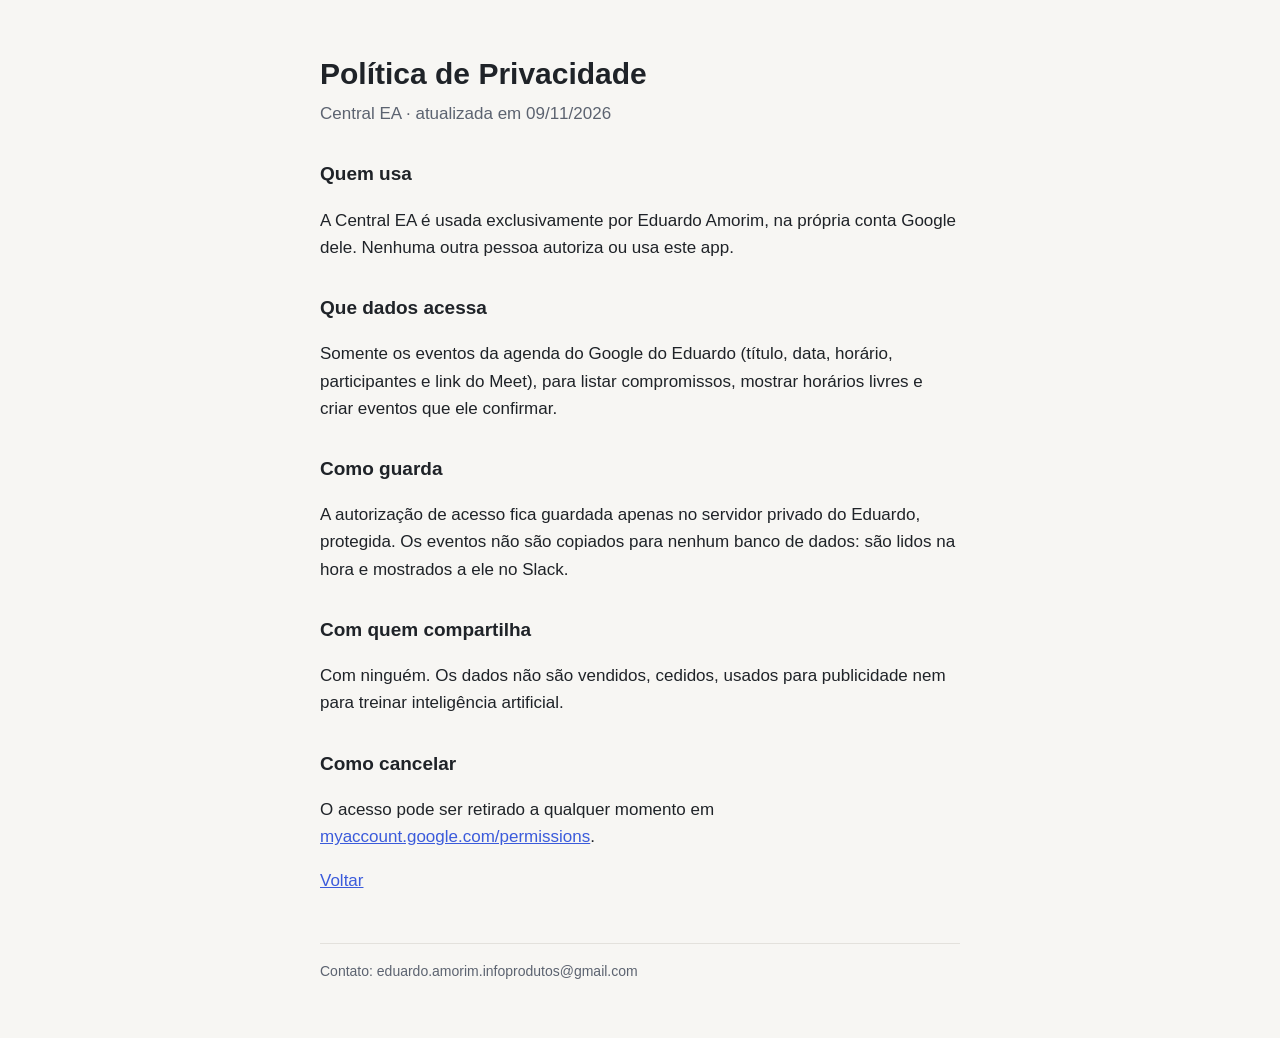
==== privacidade.html @ 9dcb3987 "Central EA: páginas de início e privacidade (exigidas pelo Google pra ativar a agenda)" ====
<!doctype html><html lang="pt-BR"><head><meta charset="utf-8"><meta name="viewport" content="width=device-width,initial-scale=1"><title>Privacidade · Central EA</title><link rel="stylesheet" href="estilo.css"></head>
<body><main><h1>Política de Privacidade</h1><p class="sub">Central EA · atualizada em 09/11/2026</p>
<h2>Quem usa</h2><p>A Central EA é usada exclusivamente por Eduardo Amorim, na própria conta Google dele. Nenhuma outra pessoa autoriza ou usa este app.</p>
<h2>Que dados acessa</h2><p>Somente os eventos da agenda do Google do Eduardo (título, data, horário, participantes e link do Meet), para listar compromissos, mostrar horários livres e criar eventos que ele confirmar.</p>
<h2>Como guarda</h2><p>A autorização de acesso fica guardada apenas no servidor privado do Eduardo, protegida. Os eventos não são copiados para nenhum banco de dados: são lidos na hora e mostrados a ele no Slack.</p>
<h2>Com quem compartilha</h2><p>Com ninguém. Os dados não são vendidos, cedidos, usados para publicidade nem para treinar inteligência artificial.</p>
<h2>Como cancelar</h2><p>O acesso pode ser retirado a qualquer momento em <a href="https://myaccount.google.com/permissions">myaccount.google.com/permissions</a>.</p>
<p><a href="index.html">Voltar</a></p>
<footer>Contato: eduardo.amorim.infoprodutos@gmail.com</footer></main></body></html>
---- estilo.css ----
:root{--bg:#f7f6f3;--tx:#1f2328;--mu:#5c6370;--ac:#3b5bdb;--ln:#e3e1dc}
@media (prefers-color-scheme:dark){:root{--bg:#16181d;--tx:#e8e6e3;--mu:#a0a6b0;--ac:#8ea2ff;--ln:#2c2f36}}
*{box-sizing:border-box}body{margin:0;background:var(--bg);color:var(--tx);font:17px/1.6 -apple-system,BlinkMacSystemFont,"Segoe UI",Roboto,sans-serif}
main{max-width:680px;margin:0 auto;padding:56px 20px}h1{font-size:30px;line-height:1.2;margin:0 0 8px}h2{font-size:19px;margin:32px 0 8px}
p,li{color:var(--tx)}.sub{color:var(--mu);margin:0 0 28px}a{color:var(--ac)}footer{margin-top:48px;padding-top:16px;border-top:1px solid var(--ln);color:var(--mu);font-size:14px}
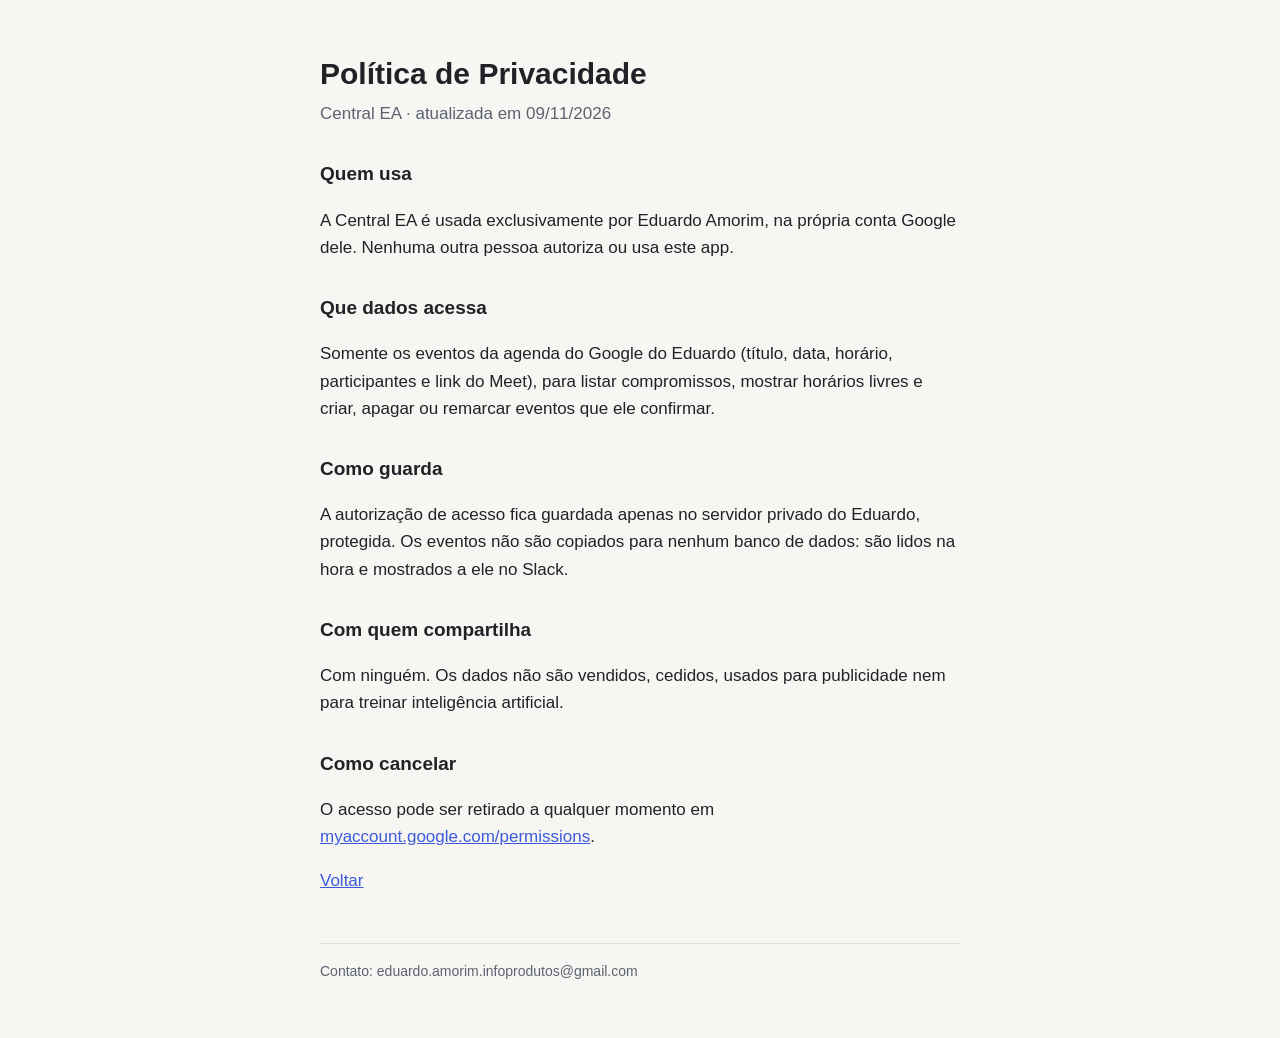
==== commit 7c52f508: "Central EA: agora também apaga e remarca evento, sempre depois da confirmação do Eduardo Co-Authored" ====
--- a/privacidade.html
+++ b/privacidade.html
@@ -1,7 +1,7 @@
 <!doctype html><html lang="pt-BR"><head><meta charset="utf-8"><meta name="viewport" content="width=device-width,initial-scale=1"><title>Privacidade · Central EA</title><link rel="stylesheet" href="estilo.css"></head>
 <body><main><h1>Política de Privacidade</h1><p class="sub">Central EA · atualizada em 09/11/2026</p>
 <h2>Quem usa</h2><p>A Central EA é usada exclusivamente por Eduardo Amorim, na própria conta Google dele. Nenhuma outra pessoa autoriza ou usa este app.</p>
-<h2>Que dados acessa</h2><p>Somente os eventos da agenda do Google do Eduardo (título, data, horário, participantes e link do Meet), para listar compromissos, mostrar horários livres e criar eventos que ele confirmar.</p>
+<h2>Que dados acessa</h2><p>Somente os eventos da agenda do Google do Eduardo (título, data, horário, participantes e link do Meet), para listar compromissos, mostrar horários livres e criar, apagar ou remarcar eventos que ele confirmar.</p>
 <h2>Como guarda</h2><p>A autorização de acesso fica guardada apenas no servidor privado do Eduardo, protegida. Os eventos não são copiados para nenhum banco de dados: são lidos na hora e mostrados a ele no Slack.</p>
 <h2>Com quem compartilha</h2><p>Com ninguém. Os dados não são vendidos, cedidos, usados para publicidade nem para treinar inteligência artificial.</p>
 <h2>Como cancelar</h2><p>O acesso pode ser retirado a qualquer momento em <a href="https://myaccount.google.com/permissions">myaccount.google.com/permissions</a>.</p>
